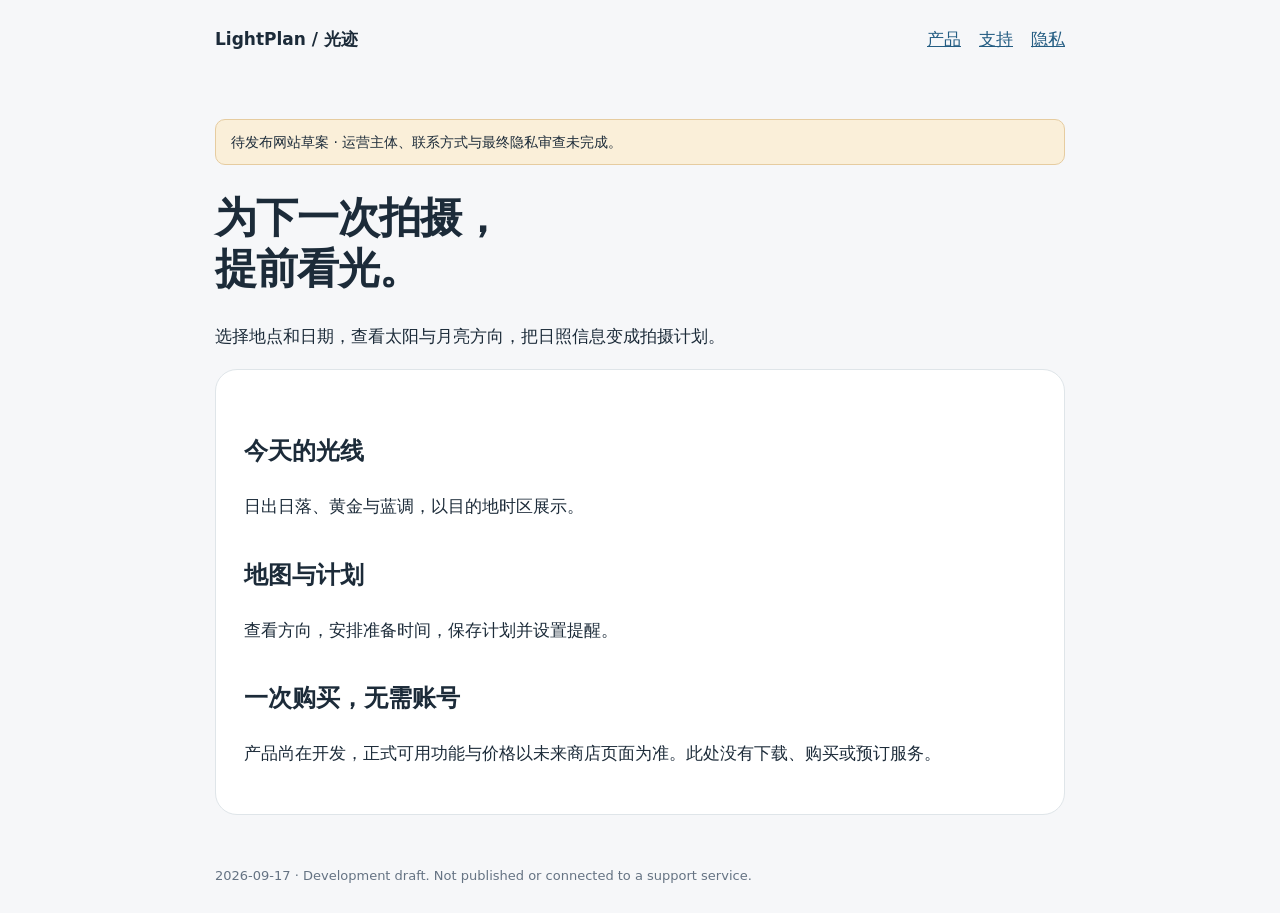
==== site/index.html @ 5316cd46 "Initial commit" ====
<!doctype html><html lang="zh-Hans"><head><meta charset="utf-8"><meta name="viewport" content="width=device-width,initial-scale=1"><title>提前规划下一次光线 · LightPlan</title><link rel="stylesheet" href="style.css"></head><body><header><strong>LightPlan / 光迹</strong><nav><a href="index.html">产品</a><a href="support.html">支持</a><a href="privacy.html">隐私</a></nav></header><main><p class="draft">待发布网站草案 · 运营主体、联系方式与最终隐私审查未完成。</p><h1>为下一次拍摄，<br>提前看光。</h1><p>选择地点和日期，查看太阳与月亮方向，把日照信息变成拍摄计划。</p><div class="card"><h2>今天的光线</h2><p>日出日落、黄金与蓝调，以目的地时区展示。</p><h2>地图与计划</h2><p>查看方向，安排准备时间，保存计划并设置提醒。</p><h2>一次购买，无需账号</h2><p>产品尚在开发，正式可用功能与价格以未来商店页面为准。此处没有下载、购买或预订服务。</p></div></main><footer>2026-09-17 · Development draft. Not published or connected to a support service.</footer></body></html>
---- site/style.css ----
:root{font:17px/1.75 system-ui,-apple-system,sans-serif;color:#1c2b39;background:#f6f7f9}body{margin:0}main,header,footer{max-width:850px;margin:auto;padding:25px}header{display:flex;justify-content:space-between;gap:20px;flex-wrap:wrap}a{color:#245d83}nav{display:flex;gap:18px}h1{font-size:42px;line-height:1.2;letter-spacing:-1px}h2{font-size:24px;margin-top:32px}.card{background:#fff;border:1px solid #dfe5e9;padding:28px;border-radius:22px}.draft{padding:10px 15px;background:#faefd9;border:1px solid #e6cca0;border-radius:10px;font-size:14px}footer{font-size:13px;color:#657383}code{overflow-wrap:anywhere}@media(max-width:600px){main,header,footer{padding:20px}h1{font-size:32px}.card{padding:22px}}
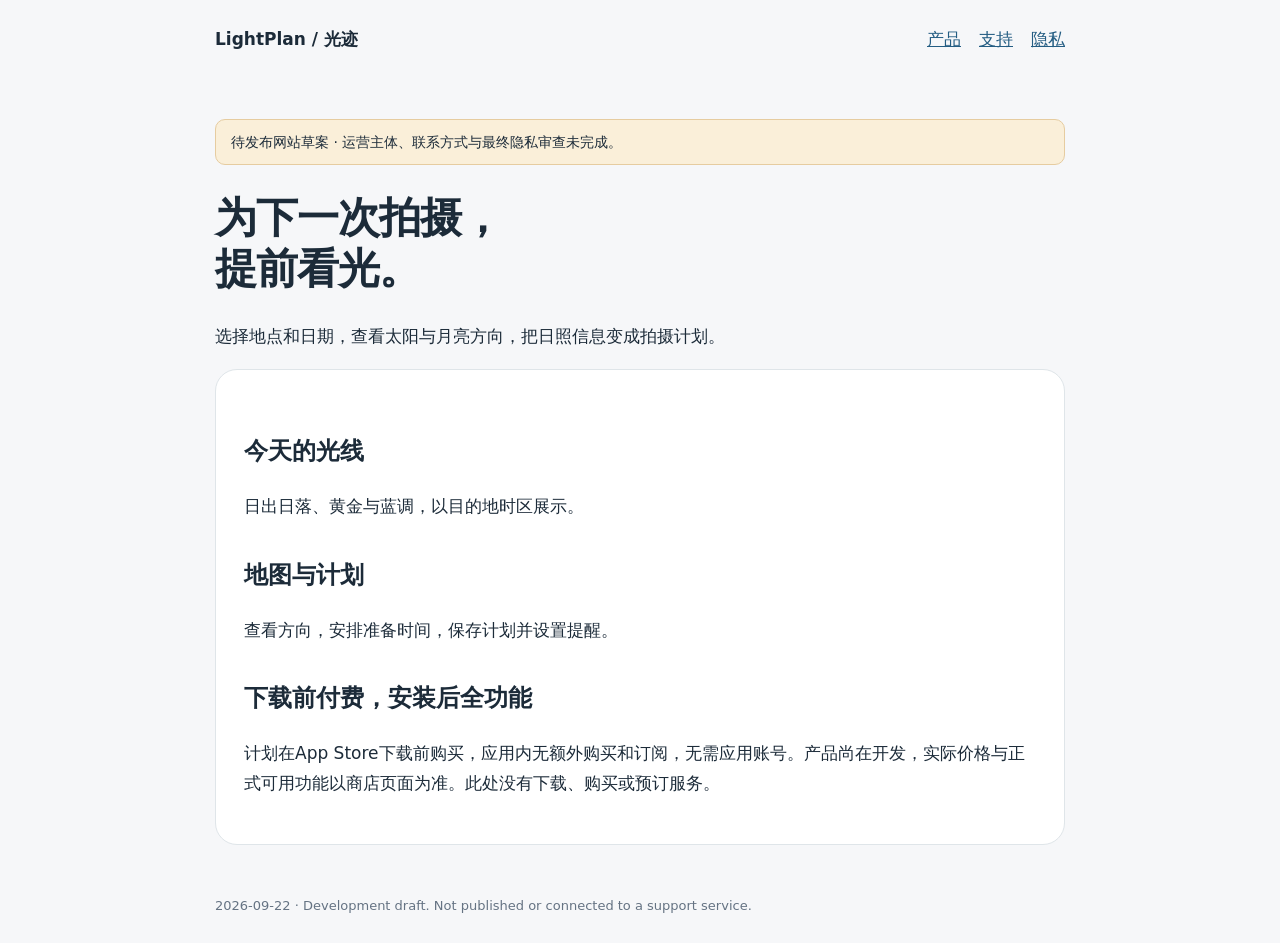
==== commit 24255679: "feat: complete paid photo planning and native map" ====
--- a/site/index.html
+++ b/site/index.html
@@ -1 +1 @@
-<!doctype html><html lang="zh-Hans"><head><meta charset="utf-8"><meta name="viewport" content="width=device-width,initial-scale=1"><title>提前规划下一次光线 · LightPlan</title><link rel="stylesheet" href="style.css"></head><body><header><strong>LightPlan / 光迹</strong><nav><a href="index.html">产品</a><a href="support.html">支持</a><a href="privacy.html">隐私</a></nav></header><main><p class="draft">待发布网站草案 · 运营主体、联系方式与最终隐私审查未完成。</p><h1>为下一次拍摄，<br>提前看光。</h1><p>选择地点和日期，查看太阳与月亮方向，把日照信息变成拍摄计划。</p><div class="card"><h2>今天的光线</h2><p>日出日落、黄金与蓝调，以目的地时区展示。</p><h2>地图与计划</h2><p>查看方向，安排准备时间，保存计划并设置提醒。</p><h2>一次购买，无需账号</h2><p>产品尚在开发，正式可用功能与价格以未来商店页面为准。此处没有下载、购买或预订服务。</p></div></main><footer>2026-09-17 · Development draft. Not published or connected to a support service.</footer></body></html>
+<!doctype html><html lang="zh-Hans"><head><meta charset="utf-8"><meta name="viewport" content="width=device-width,initial-scale=1"><title>提前规划下一次光线 · LightPlan</title><link rel="stylesheet" href="style.css"></head><body><header><strong>LightPlan / 光迹</strong><nav><a href="index.html">产品</a><a href="support.html">支持</a><a href="privacy.html">隐私</a></nav></header><main><p class="draft">待发布网站草案 · 运营主体、联系方式与最终隐私审查未完成。</p><h1>为下一次拍摄，<br>提前看光。</h1><p>选择地点和日期，查看太阳与月亮方向，把日照信息变成拍摄计划。</p><div class="card"><h2>今天的光线</h2><p>日出日落、黄金与蓝调，以目的地时区展示。</p><h2>地图与计划</h2><p>查看方向，安排准备时间，保存计划并设置提醒。</p><h2>下载前付费，安装后全功能</h2><p>计划在App Store下载前购买，应用内无额外购买和订阅，无需应用账号。产品尚在开发，实际价格与正式可用功能以商店页面为准。此处没有下载、购买或预订服务。</p></div></main><footer>2026-09-22 · Development draft. Not published or connected to a support service.</footer></body></html>
